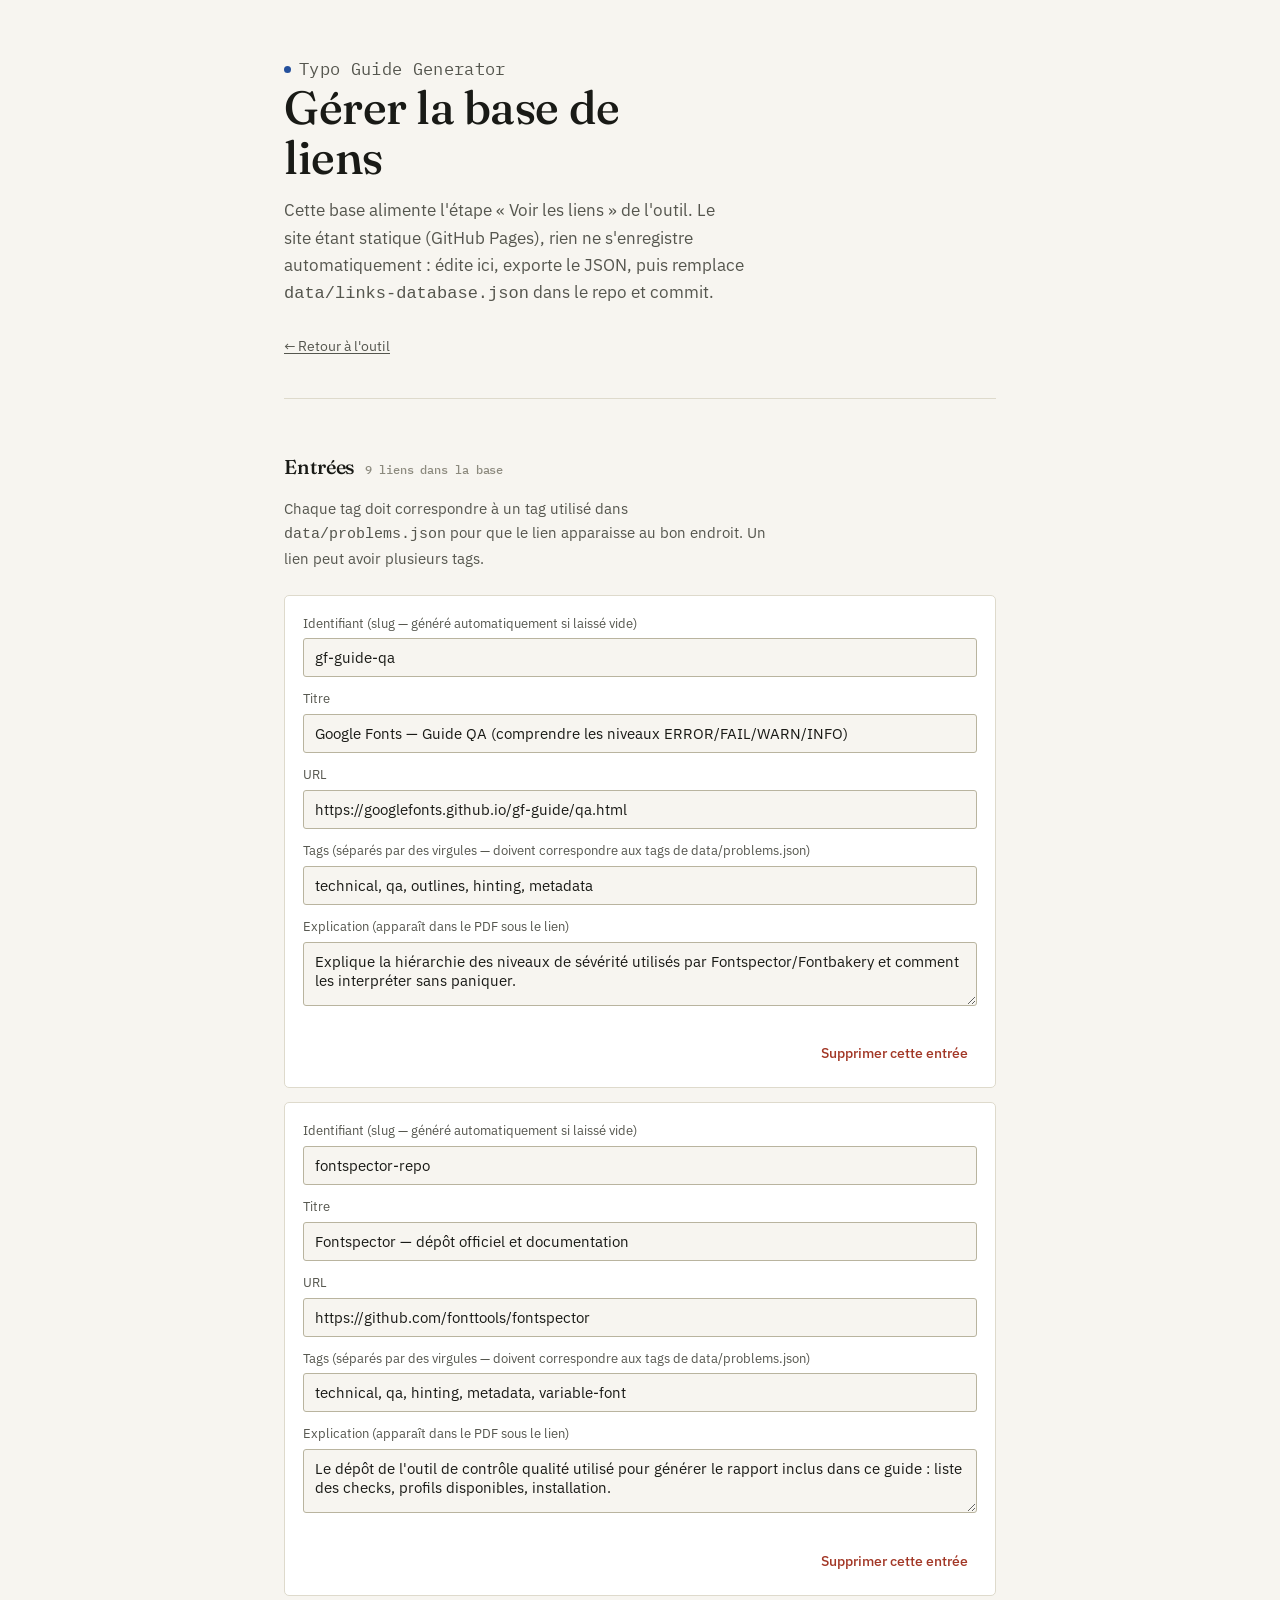
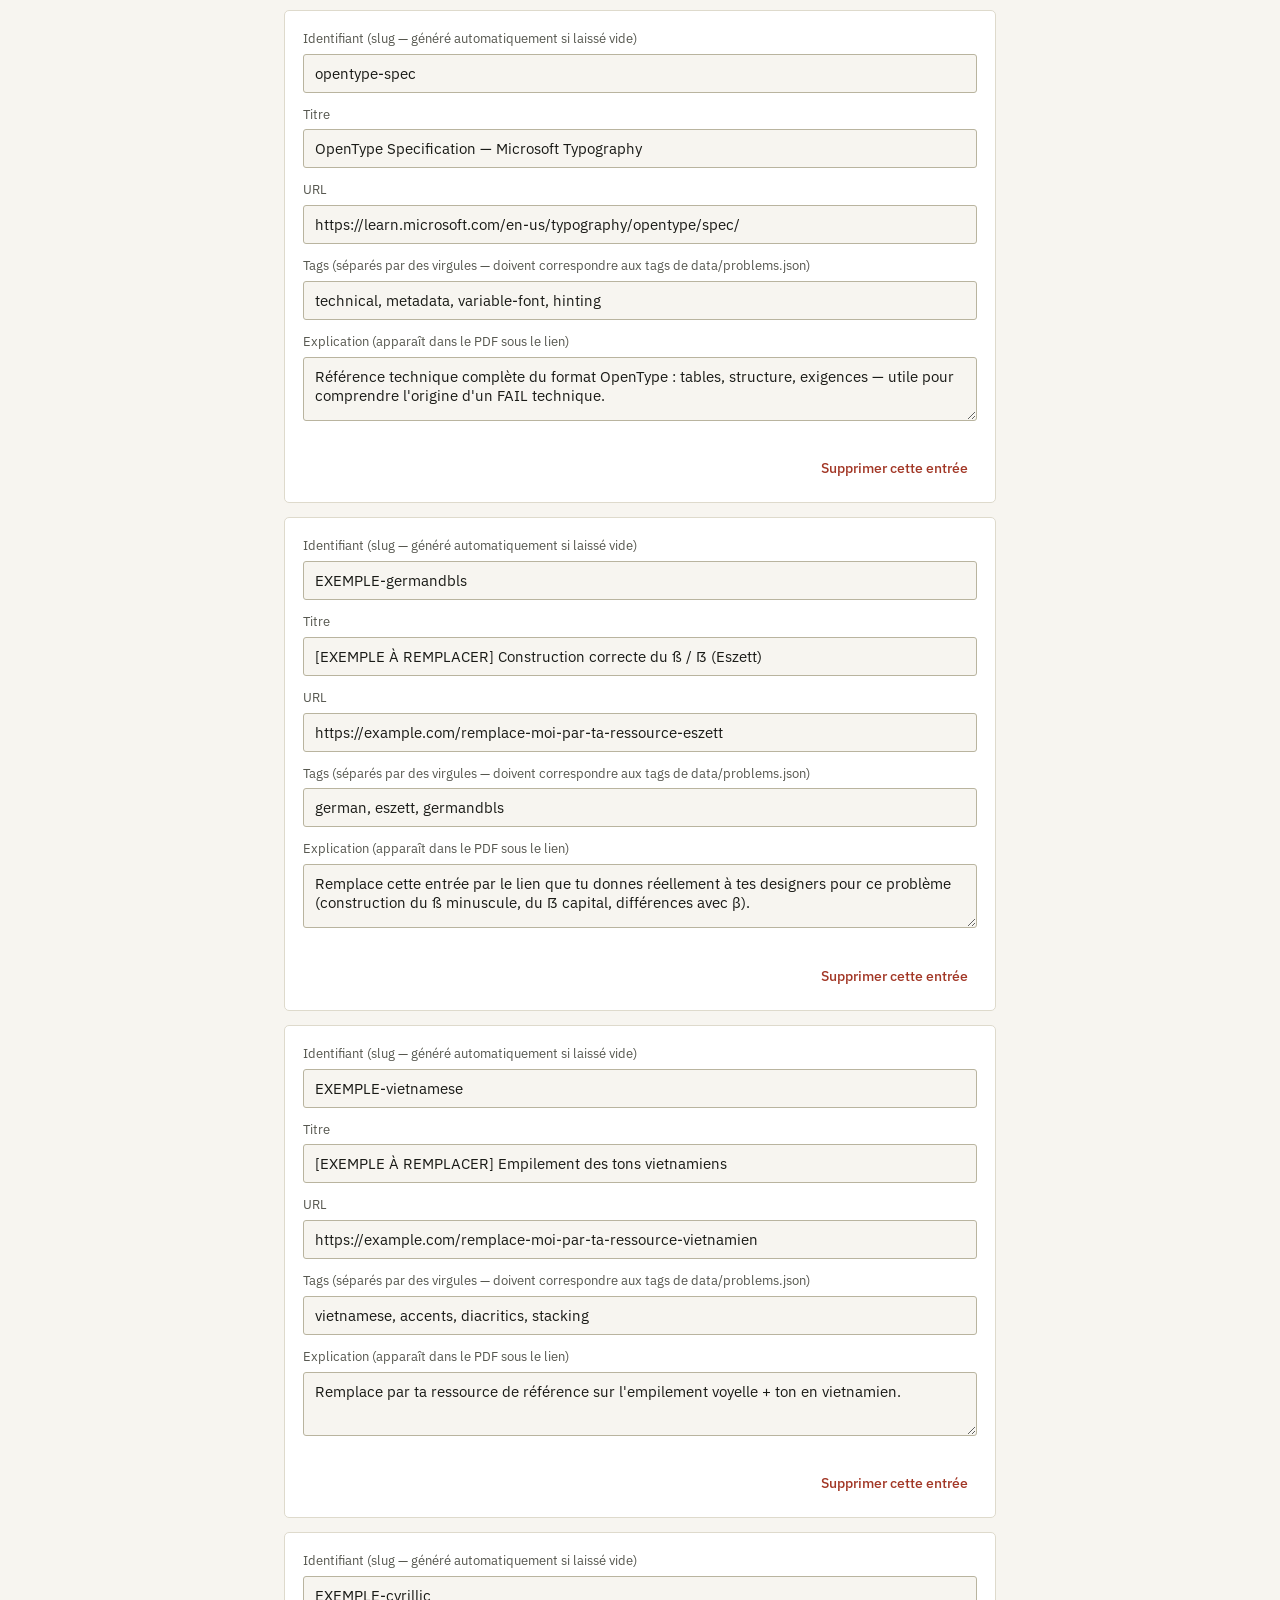
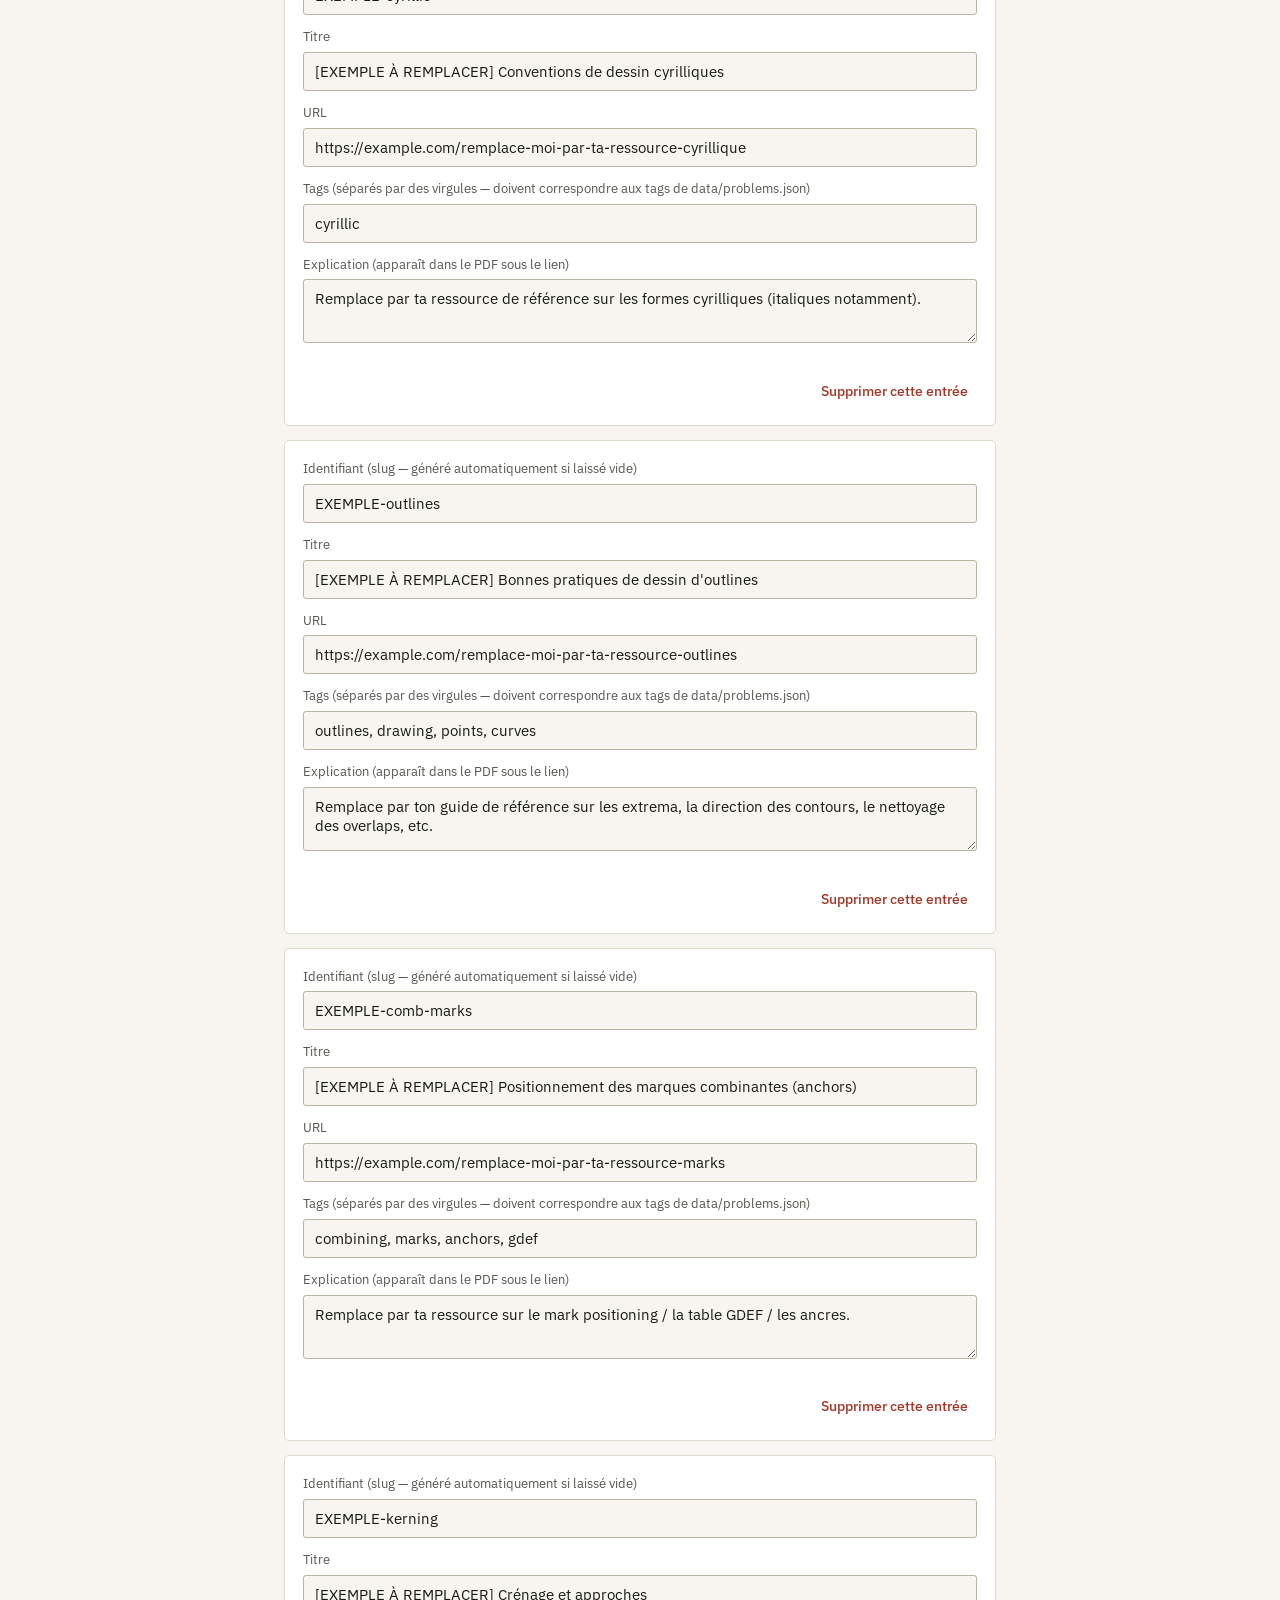
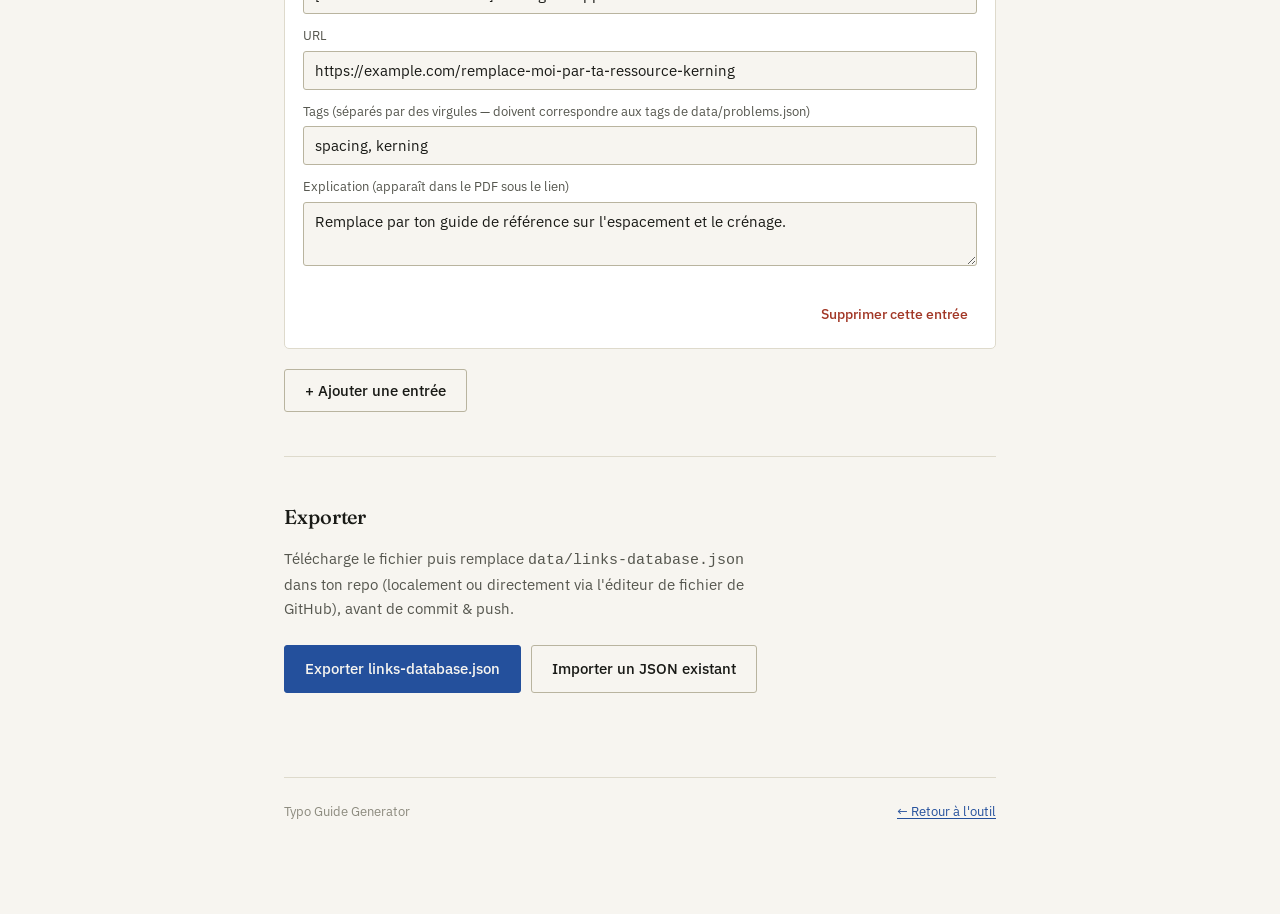
==== admin.html @ 518a18b5 "First push" ====
<!doctype html>
<html lang="fr">
<head>
<meta charset="utf-8">
<meta name="viewport" content="width=device-width, initial-scale=1">
<title>Gérer la base de liens — Typo Guide Generator</title>
<link rel="icon" href="data:image/svg+xml,<svg xmlns=%22http://www.w3.org/2000/svg%22 viewBox=%220 0 100 100%22><text y=%22.9em%22 font-size=%2290%22>✎</text></svg>">
<link rel="stylesheet" href="css/style.css">
</head>
<body>
<div class="page">

  <header class="masthead">
    <p class="masthead__mark">Typo Guide Generator</p>
    <h1>Gérer la base de liens</h1>
    <p>Cette base alimente l'étape « Voir les liens » de l'outil. Le site étant statique (GitHub Pages), rien ne s'enregistre automatiquement : édite ici, exporte le JSON, puis remplace <code>data/links-database.json</code> dans le repo et commit.</p>
    <nav class="masthead__nav">
      <a href="index.html">← Retour à l'outil</a>
    </nav>
  </header>

  <section class="section">
    <div class="section__head">
      <h2 style="font-family:var(--font-display);font-weight:500;font-size:1.25rem;margin:0;">Entrées <span id="entry-count" class="pill-count" style="margin-left:6px;"></span></h2>
    </div>
    <p class="section__intro" style="margin-left:0;">Chaque tag doit correspondre à un tag utilisé dans <code>data/problems.json</code> pour que le lien apparaisse au bon endroit. Un lien peut avoir plusieurs tags.</p>

    <div id="entries"></div>

    <div class="actions-row" style="justify-content:flex-start;margin-top:20px;">
      <button type="button" class="btn btn--secondary" id="btn-add-entry">+ Ajouter une entrée</button>
    </div>
  </section>

  <section class="section">
    <div class="section__head">
      <h2 style="font-family:var(--font-display);font-weight:500;font-size:1.25rem;margin:0;">Exporter</h2>
    </div>
    <p class="section__intro" style="margin-left:0;">Télécharge le fichier puis remplace <code>data/links-database.json</code> dans ton repo (localement ou directement via l'éditeur de fichier de GitHub), avant de commit &amp; push.</p>
    <div class="actions-row" style="justify-content:flex-start;">
      <button type="button" class="btn btn--pencil" id="btn-export">Exporter links-database.json</button>
      <label class="btn btn--secondary" for="import-file" style="cursor:pointer;">Importer un JSON existant
        <input type="file" id="import-file" accept=".json,application/json" style="display:none;">
      </label>
    </div>
  </section>

  <footer class="page-footer">
    <span>Typo Guide Generator</span>
    <a href="index.html">← Retour à l'outil</a>
  </footer>

</div>

<script src="js/admin.js"></script>
</body>
</html>
---- css/style.css ----
/* ==========================================================================
   Typo Guide Generator — design system
   Direction : la feuille d'épreuve d'un correcteur. Papier, encre noire,
   et le bleu non-reproductible utilisé pour les annotations de correction —
   celui qui ne devait jamais apparaître à l'impression.
   ========================================================================== */

@import url('https://fonts.googleapis.com/css2?family=Fraunces:ital,opsz,wght@0,9..144,400;0,9..144,500;0,9..144,600;1,9..144,500&family=IBM+Plex+Sans:wght@400;500;600&family=IBM+Plex+Mono:wght@400;500&display=swap');

:root {
  /* --- Palette : papier + encre + crayon bleu de correction --- */
  --paper: #F7F5F0;
  --paper-raised: #FFFFFF;
  --ink: #191A16;
  --ink-soft: #55564E;
  --ink-faint: #8C8A7E;
  --rule: #DEDACC;
  --rule-strong: #B9B49F;

  --pencil: #24509C;
  --pencil-dim: #E8EEF8;
  --pencil-ink: #14336B;

  --fail: #A23726;
  --fail-bg: #F7E8E3;
  --error: #6E1E1E;
  --error-bg: #F1DEDA;
  --warn: #8A5B0B;
  --warn-bg: #F6EDD9;
  --pass: #33623F;
  --pass-bg: #E5EEE3;
  --skip: #837F72;
  --skip-bg: #EDEAE1;

  /* --- Type --- */
  --font-display: 'Fraunces', 'Iowan Old Style', Georgia, serif;
  --font-body: 'IBM Plex Sans', -apple-system, BlinkMacSystemFont, 'Segoe UI', sans-serif;
  --font-mono: 'IBM Plex Mono', ui-monospace, 'SFMono-Regular', Menlo, monospace;

  --step: 88 8 8;
  --radius-s: 3px;
  --radius-m: 5px;

  --max-w: 760px;
}

* { box-sizing: border-box; }

html { -webkit-text-size-adjust: 100%; }

body {
  margin: 0;
  background: var(--paper);
  color: var(--ink);
  font-family: var(--font-body);
  font-size: 16px;
  line-height: 1.6;
  -webkit-font-smoothing: antialiased;
}

img, svg { max-width: 100%; display: block; }

a { color: var(--pencil); text-decoration-thickness: 1px; text-underline-offset: 2px; }
a:hover { color: var(--pencil-ink); }

::selection { background: var(--pencil-dim); color: var(--pencil-ink); }

:focus-visible {
  outline: 2px solid var(--pencil);
  outline-offset: 2px;
}

@media (prefers-reduced-motion: reduce) {
  * { animation-duration: 0.001ms !important; transition-duration: 0.001ms !important; }
}

/* --- Layout skeleton --- */

.page {
  max-width: var(--max-w);
  margin: 0 auto;
  padding: 0 24px 96px;
}

.masthead {
  padding: 56px 0 40px;
  border-bottom: 1px solid var(--rule);
  margin-bottom: 8px;
}

.masthead__mark {
  font-family: var(--font-mono);
  font-size: 0.75rem;
  letter-spacing: 0.02em;
  color: var(--pencil);
  margin: 0 0 18px;
  display: flex;
  align-items: center;
  gap: 8px;
}

.masthead__mark::before {
  content: "";
  width: 7px;
  height: 7px;
  border-radius: 50%;
  background: var(--pencil);
  display: inline-block;
}

.masthead h1 {
  font-family: var(--font-display);
  font-weight: 500;
  font-size: clamp(2.1rem, 4.5vw, 2.9rem);
  line-height: 1.08;
  letter-spacing: -0.01em;
  margin: 0 0 14px;
  max-width: 14ch;
}

.masthead p {
  font-size: 1.0625rem;
  color: var(--ink-soft);
  max-width: 46ch;
  margin: 0;
}

.masthead__nav {
  margin-top: 28px;
  display: flex;
  gap: 20px;
  font-size: 0.875rem;
}

.masthead__nav a { color: var(--ink-soft); }
.masthead__nav a:hover { color: var(--pencil); }

/* --- Sections (proof sheet blocks) --- */

.section {
  border-bottom: 1px solid var(--rule);
  padding: 44px 0;
}

.section:last-of-type { border-bottom: none; }

.section__head {
  display: flex;
  align-items: baseline;
  gap: 14px;
  margin-bottom: 22px;
}

.section__num {
  font-family: var(--font-mono);
  font-size: 0.8125rem;
  color: var(--pencil);
  border: 1px solid var(--pencil);
  border-radius: 50%;
  width: 26px;
  height: 26px;
  min-width: 26px;
  display: flex;
  align-items: center;
  justify-content: center;
  line-height: 1;
}

.section__head h2 {
  font-family: var(--font-display);
  font-weight: 500;
  font-size: 1.4rem;
  margin: 0;
  letter-spacing: -0.005em;
}

.section__intro {
  color: var(--ink-soft);
  font-size: 0.9375rem;
  margin: -8px 0 24px 40px;
  max-width: 54ch;
}

.section.is-disabled { opacity: 0.42; pointer-events: none; }

/* --- Problem groups & checkboxes --- */

.problem-group { margin-bottom: 28px; }
.problem-group:last-child { margin-bottom: 0; }

.problem-group__title {
  font-family: var(--font-mono);
  font-size: 0.75rem;
  text-transform: none;
  color: var(--ink-faint);
  margin: 0 0 10px;
  letter-spacing: 0.01em;
}

.problem-row {
  display: flex;
  gap: 12px;
  padding: 12px 10px;
  border-radius: var(--radius-s);
  cursor: pointer;
  align-items: flex-start;
}

.problem-row:hover { background: var(--paper-raised); }

.problem-row input[type="checkbox"] {
  margin-top: 3px;
  width: 17px;
  height: 17px;
  accent-color: var(--pencil);
  flex-shrink: 0;
}

.problem-row__body { flex: 1; min-width: 0; }

.problem-row__label {
  font-size: 0.9688rem;
  font-weight: 500;
  display: block;
  margin-bottom: 3px;
}

.problem-row__desc {
  font-size: 0.85rem;
  color: var(--ink-soft);
  margin: 0 0 6px;
  line-height: 1.5;
}

.tags { display: flex; flex-wrap: wrap; gap: 6px; }

.tag {
  font-family: var(--font-mono);
  font-size: 0.6875rem;
  color: var(--ink-soft);
  border: 1px solid var(--rule-strong);
  border-radius: var(--radius-s);
  padding: 1px 6px;
  line-height: 1.6;
  background: var(--paper-raised);
}

/* --- Buttons --- */

.btn {
  font-family: var(--font-body);
  font-size: 0.9375rem;
  font-weight: 500;
  border-radius: var(--radius-s);
  padding: 11px 20px;
  border: 1px solid var(--ink);
  background: var(--ink);
  color: var(--paper);
  cursor: pointer;
  display: inline-flex;
  align-items: center;
  gap: 8px;
  transition: background 0.12s ease, color 0.12s ease, border-color 0.12s ease, transform 0.06s ease;
}

.btn:hover { background: #000; }
.btn:active { transform: translateY(1px); }

.btn[disabled] {
  opacity: 0.38;
  cursor: not-allowed;
}

.btn--secondary {
  background: transparent;
  color: var(--ink);
  border-color: var(--rule-strong);
}
.btn--secondary:hover { border-color: var(--ink); background: var(--paper-raised); }

.btn--pencil {
  background: var(--pencil);
  border-color: var(--pencil);
}
.btn--pencil:hover { background: var(--pencil-ink); border-color: var(--pencil-ink); }

.btn--ghost {
  background: transparent;
  border-color: transparent;
  color: var(--pencil);
  padding: 6px 8px;
  font-size: 0.85rem;
}
.btn--ghost:hover { background: var(--pencil-dim); }

.btn--danger-ghost {
  background: transparent;
  border-color: transparent;
  color: var(--fail);
  padding: 6px 8px;
  font-size: 0.85rem;
}
.btn--danger-ghost:hover { background: var(--fail-bg); }

.btn--block { width: 100%; justify-content: center; }
.btn--lg { padding: 15px 26px; font-size: 1.0625rem; }

.actions-row {
  display: flex;
  justify-content: flex-end;
  margin-top: 24px;
  gap: 10px;
}

/* --- Link rows (step 2) --- */

.empty-hint {
  border: 1px dashed var(--rule-strong);
  border-radius: var(--radius-m);
  padding: 26px;
  text-align: center;
  color: var(--ink-soft);
  font-size: 0.9375rem;
}

.link-group { margin-bottom: 26px; }
.link-group:last-child { margin-bottom: 0; }

.link-row {
  display: flex;
  gap: 12px;
  padding: 13px 10px;
  border: 1px solid var(--rule);
  border-radius: var(--radius-s);
  background: var(--paper-raised);
  margin-bottom: 8px;
  align-items: flex-start;
}

.link-row input[type="checkbox"] {
  margin-top: 4px;
  width: 16px;
  height: 16px;
  accent-color: var(--pencil);
  flex-shrink: 0;
}

.link-row__body { flex: 1; min-width: 0; }

.link-row__title {
  font-weight: 500;
  font-size: 0.9375rem;
  margin: 0 0 2px;
}

.link-row__url {
  font-family: var(--font-mono);
  font-size: 0.75rem;
  color: var(--pencil);
  word-break: break-all;
  margin: 0 0 6px;
  display: block;
}

.link-row__explain {
  font-size: 0.85rem;
  color: var(--ink-soft);
  margin: 0 0 8px;
}

.link-row__manual-badge {
  font-family: var(--font-mono);
  font-size: 0.6875rem;
  color: var(--pencil);
  border: 1px solid var(--pencil);
  border-radius: var(--radius-s);
  padding: 1px 6px;
  margin-left: 8px;
}

.link-row__remove { flex-shrink: 0; }

.add-link-form {
  border: 1px solid var(--rule);
  border-radius: var(--radius-m);
  padding: 18px;
  margin-top: 18px;
  background: var(--paper-raised);
}

.add-link-form__title {
  font-size: 0.875rem;
  font-weight: 500;
  margin: 0 0 12px;
}

.field { margin-bottom: 12px; }
.field:last-child { margin-bottom: 0; }

.field label {
  display: block;
  font-size: 0.8125rem;
  color: var(--ink-soft);
  margin-bottom: 4px;
}

.field input[type="text"],
.field input[type="url"],
.field textarea,
.field select {
  width: 100%;
  font-family: var(--font-body);
  font-size: 0.9375rem;
  padding: 9px 11px;
  border: 1px solid var(--rule-strong);
  border-radius: var(--radius-s);
  background: var(--paper);
  color: var(--ink);
}

.field textarea { resize: vertical; min-height: 64px; font-family: var(--font-body); }

.field input:focus, .field textarea:focus, .field select:focus {
  outline: none;
  border-color: var(--pencil);
  background: var(--paper-raised);
}

.field--row { display: flex; gap: 10px; }
.field--row .field { flex: 1; margin-bottom: 0; }

.checkbox-inline {
  display: flex;
  align-items: center;
  gap: 8px;
  font-size: 0.875rem;
}

.json-snippet {
  margin-top: 10px;
  display: none;
}

.json-snippet.is-visible { display: block; }

.json-snippet pre {
  font-family: var(--font-mono);
  font-size: 0.75rem;
  background: var(--ink);
  color: var(--paper);
  padding: 12px;
  border-radius: var(--radius-s);
  overflow-x: auto;
  white-space: pre-wrap;
  word-break: break-word;
}

/* --- Dropzone (step 3) --- */

.dropzone {
  border: 1.5px dashed var(--rule-strong);
  border-radius: var(--radius-m);
  padding: 30px 20px;
  text-align: center;
  transition: border-color 0.12s ease, background 0.12s ease;
  cursor: pointer;
}

.dropzone:hover, .dropzone.is-dragover {
  border-color: var(--pencil);
  background: var(--pencil-dim);
}

.dropzone__label {
  font-weight: 500;
  margin-bottom: 4px;
}

.dropzone__hint {
  font-size: 0.8125rem;
  color: var(--ink-soft);
}

.dropzone input[type="file"] { display: none; }

.font-loaded {
  display: none;
  align-items: center;
  gap: 10px;
  border: 1px solid var(--pencil);
  background: var(--pencil-dim);
  border-radius: var(--radius-s);
  padding: 10px 14px;
  margin-top: 12px;
  font-size: 0.875rem;
}
.font-loaded.is-visible { display: flex; }
.font-loaded__name { font-weight: 500; }
.font-loaded__meta { color: var(--ink-soft); font-family: var(--font-mono); font-size: 0.75rem; }

.divider-or {
  display: flex;
  align-items: center;
  gap: 12px;
  color: var(--ink-faint);
  font-size: 0.75rem;
  font-family: var(--font-mono);
  margin: 18px 0;
}
.divider-or::before, .divider-or::after {
  content: "";
  flex: 1;
  height: 1px;
  background: var(--rule);
}

.report-status {
  display: none;
  border: 1px solid var(--rule);
  border-radius: var(--radius-m);
  padding: 16px 18px;
  margin-top: 16px;
}
.report-status.is-visible { display: block; }

.report-status__summary {
  display: flex;
  gap: 16px;
  flex-wrap: wrap;
  margin-top: 10px;
}

.status-count {
  font-family: var(--font-mono);
  font-size: 0.8125rem;
  display: flex;
  align-items: center;
  gap: 6px;
}

.status-dot {
  width: 9px;
  height: 9px;
  border-radius: 50%;
  display: inline-block;
}
.status-dot--error { background: var(--error); }
.status-dot--fail { background: var(--fail); }
.status-dot--warn { background: var(--warn); }
.status-dot--info { background: var(--pencil); }
.status-dot--skip { background: var(--skip); }
.status-dot--pass { background: var(--pass); }

/* --- Fontspector checks list --- */

.check-list { margin-top: 18px; }

.check-card {
  border: 1px solid var(--rule);
  border-left-width: 3px;
  border-radius: var(--radius-s);
  padding: 14px 16px;
  margin-bottom: 10px;
  background: var(--paper-raised);
}

.check-card--error { border-left-color: var(--error); }
.check-card--fail { border-left-color: var(--fail); }
.check-card--warn { border-left-color: var(--warn); }
.check-card--info { border-left-color: var(--pencil); }

.check-card__head {
  display: flex;
  align-items: center;
  gap: 10px;
  margin-bottom: 6px;
  flex-wrap: wrap;
}

.check-badge {
  font-family: var(--font-mono);
  font-size: 0.6875rem;
  font-weight: 500;
  padding: 2px 7px;
  border-radius: var(--radius-s);
  text-transform: uppercase;
  letter-spacing: 0.03em;
}
.check-badge--error { background: var(--error-bg); color: var(--error); }
.check-badge--fail { background: var(--fail-bg); color: var(--fail); }
.check-badge--warn { background: var(--warn-bg); color: var(--warn); }
.check-badge--info { background: var(--pencil-dim); color: var(--pencil-ink); }

.check-card__id {
  font-family: var(--font-mono);
  font-size: 0.75rem;
  color: var(--ink-faint);
}

.check-card__title { font-weight: 500; font-size: 0.9375rem; margin: 0 0 4px; }
.check-card__message { font-size: 0.85rem; color: var(--ink-soft); margin: 0 0 4px; }
.check-card__explain {
  font-size: 0.85rem;
  color: var(--ink);
  background: var(--pencil-dim);
  border-radius: var(--radius-s);
  padding: 8px 10px;
  margin: 8px 0 0;
}
.check-card__explain strong { color: var(--pencil-ink); }

.check-card__comment { margin-top: 10px; }
.check-card__comment label {
  font-size: 0.75rem;
  color: var(--ink-faint);
  display: block;
  margin-bottom: 4px;
}
.check-card__comment textarea {
  width: 100%;
  font-family: var(--font-body);
  font-size: 0.85rem;
  border: 1px solid var(--rule-strong);
  border-radius: var(--radius-s);
  padding: 7px 9px;
  min-height: 44px;
  background: var(--paper);
}

.collapsed-summary {
  font-size: 0.85rem;
  color: var(--ink-soft);
  border: 1px dashed var(--rule-strong);
  border-radius: var(--radius-s);
  padding: 10px 14px;
  margin-top: 10px;
}

/* --- Meta form + generate --- */

.meta-grid {
  display: grid;
  grid-template-columns: 1fr 1fr;
  gap: 14px;
  margin-bottom: 10px;
}
@media (max-width: 560px) { .meta-grid { grid-template-columns: 1fr; } }

.generate-panel {
  text-align: center;
  padding-top: 8px;
}

.generate-panel__note {
  font-size: 0.8125rem;
  color: var(--ink-faint);
  margin-top: 12px;
}

.toast {
  position: fixed;
  bottom: 24px;
  left: 50%;
  transform: translateX(-50%) translateY(12px);
  background: var(--ink);
  color: var(--paper);
  padding: 12px 20px;
  border-radius: var(--radius-s);
  font-size: 0.875rem;
  opacity: 0;
  pointer-events: none;
  transition: opacity 0.16s ease, transform 0.16s ease;
  z-index: 40;
}
.toast.is-visible {
  opacity: 1;
  transform: translateX(-50%) translateY(0);
}

/* --- Admin page specifics --- */

.admin-table {
  width: 100%;
  border-collapse: collapse;
  font-size: 0.875rem;
}
.admin-table th {
  text-align: left;
  font-family: var(--font-mono);
  font-weight: 500;
  font-size: 0.7rem;
  color: var(--ink-faint);
  border-bottom: 1px solid var(--rule-strong);
  padding: 8px 10px;
}
.admin-table td {
  border-bottom: 1px solid var(--rule);
  padding: 10px;
  vertical-align: top;
}
.admin-table tr:hover td { background: var(--paper-raised); }

.pill-count {
  font-family: var(--font-mono);
  font-size: 0.75rem;
  color: var(--ink-faint);
}

footer.page-footer {
  margin-top: 40px;
  padding-top: 24px;
  border-top: 1px solid var(--rule);
  font-size: 0.8125rem;
  color: var(--ink-faint);
  display: flex;
  justify-content: space-between;
  flex-wrap: wrap;
  gap: 10px;
}
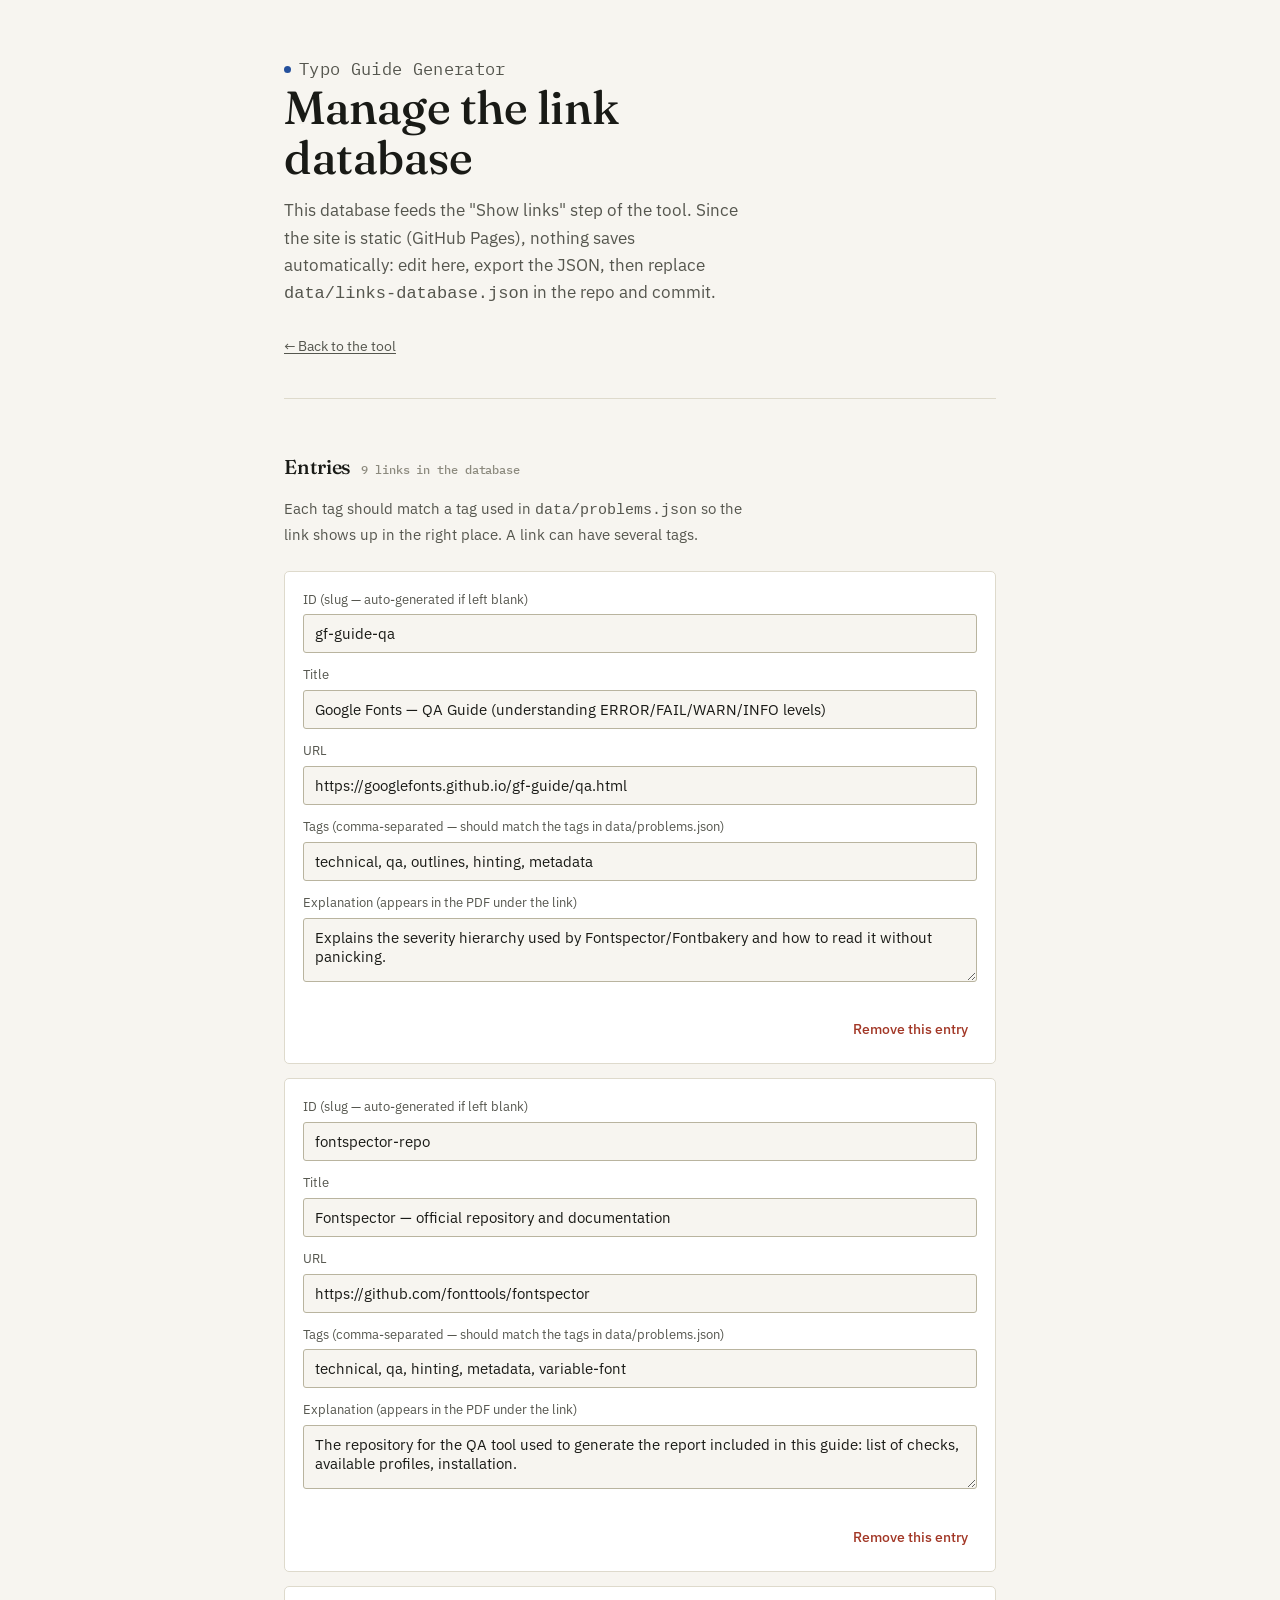
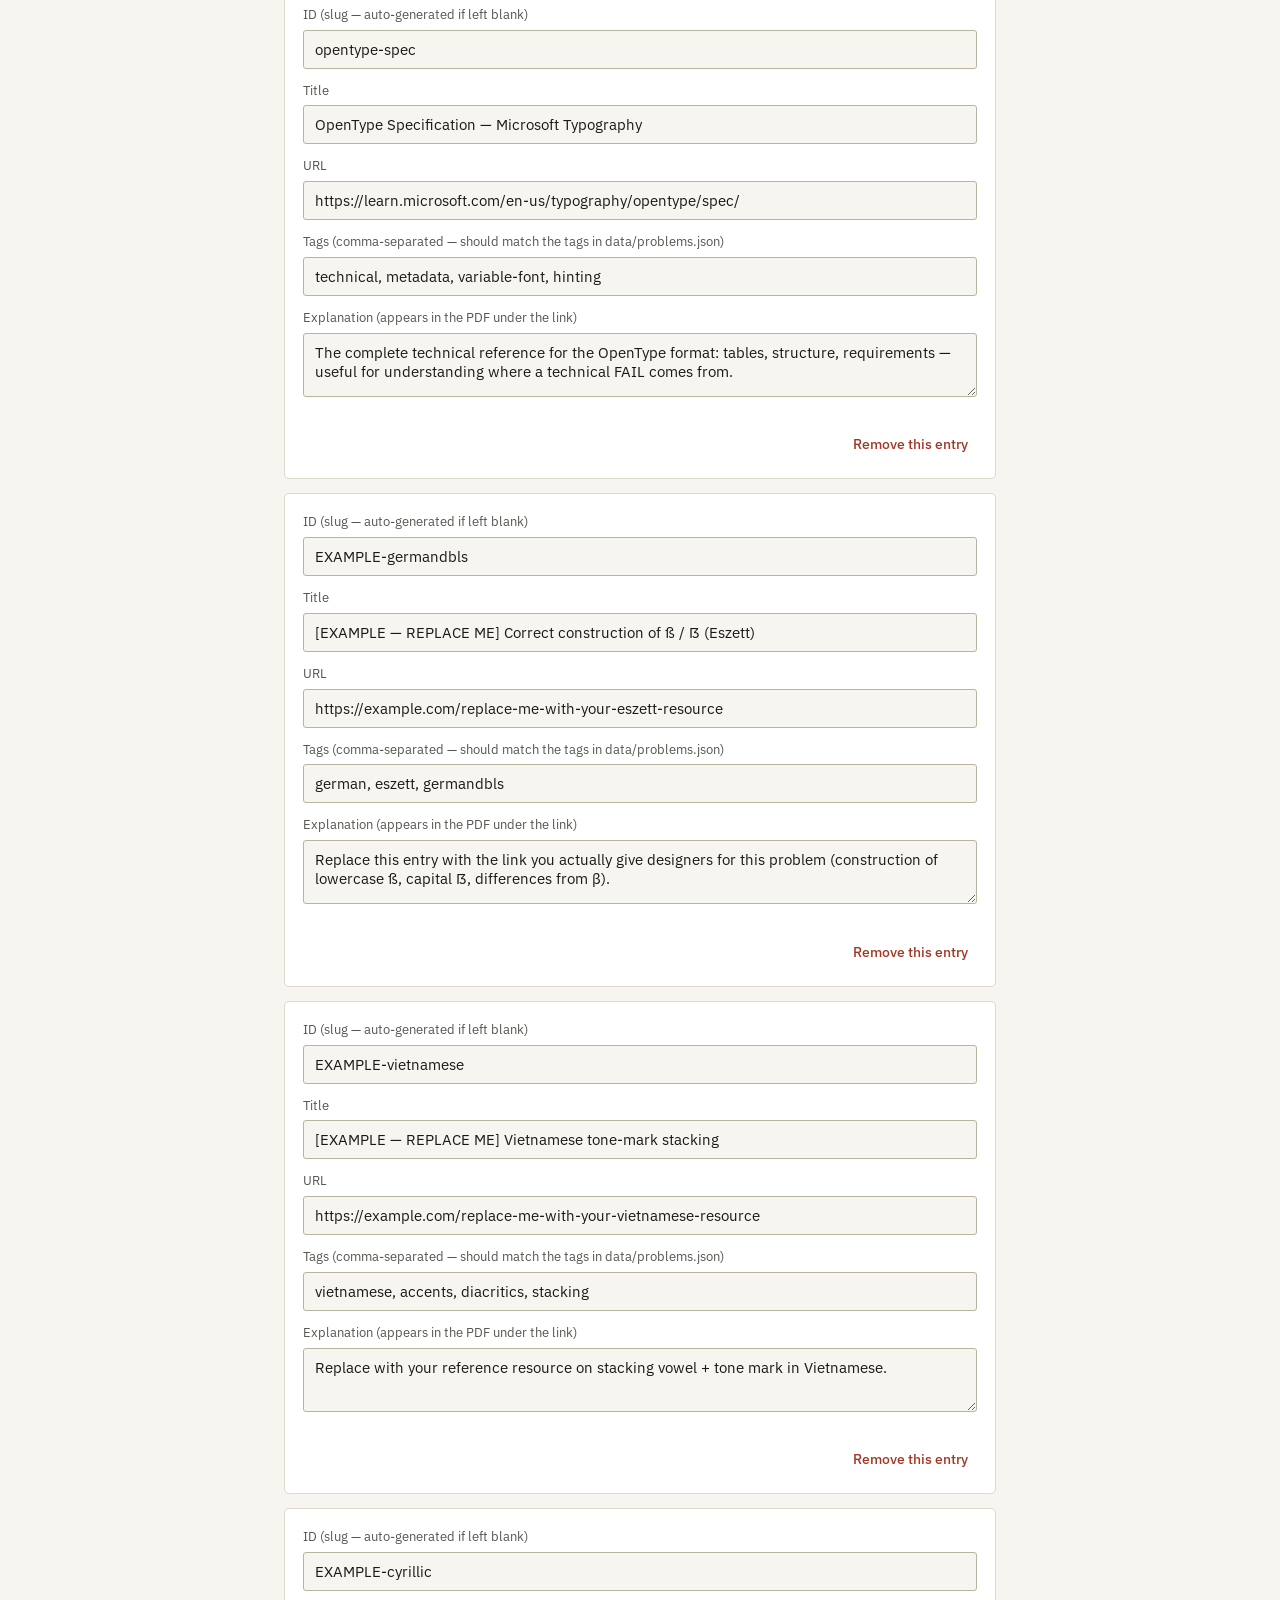
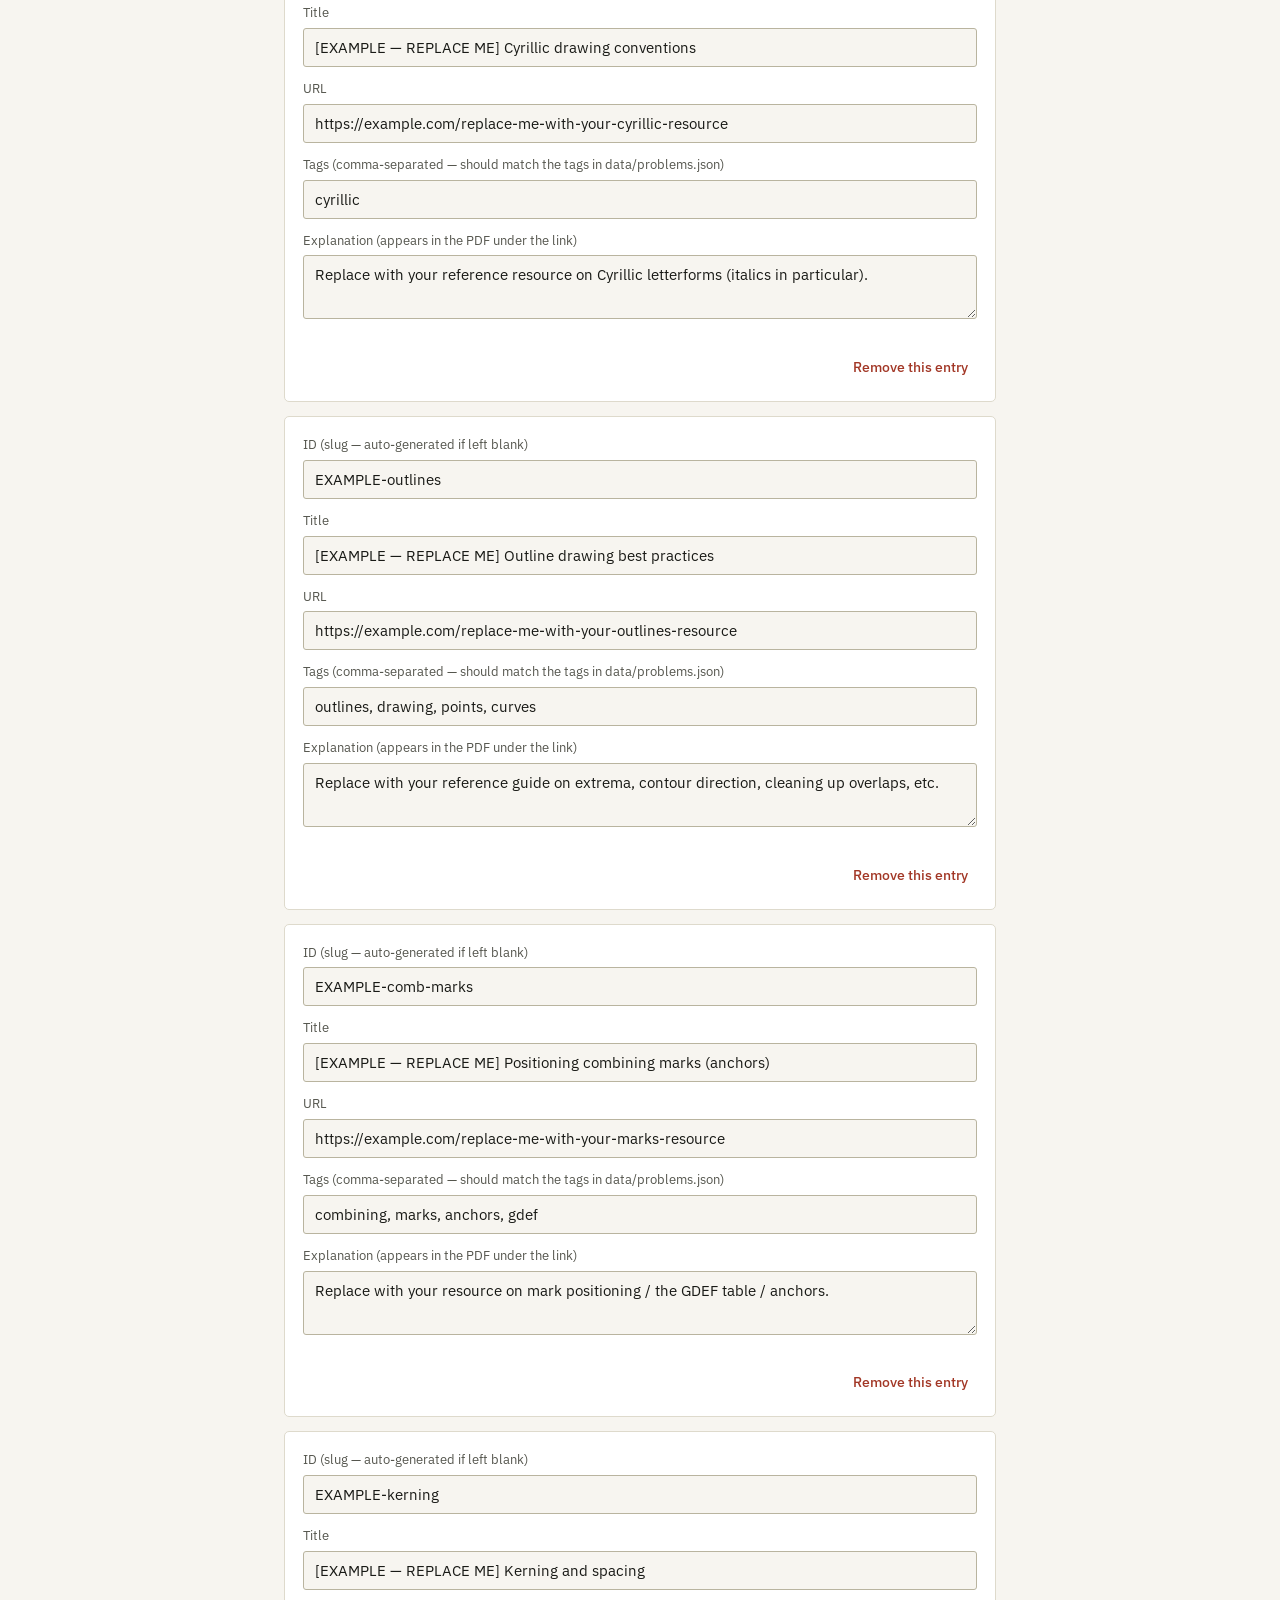
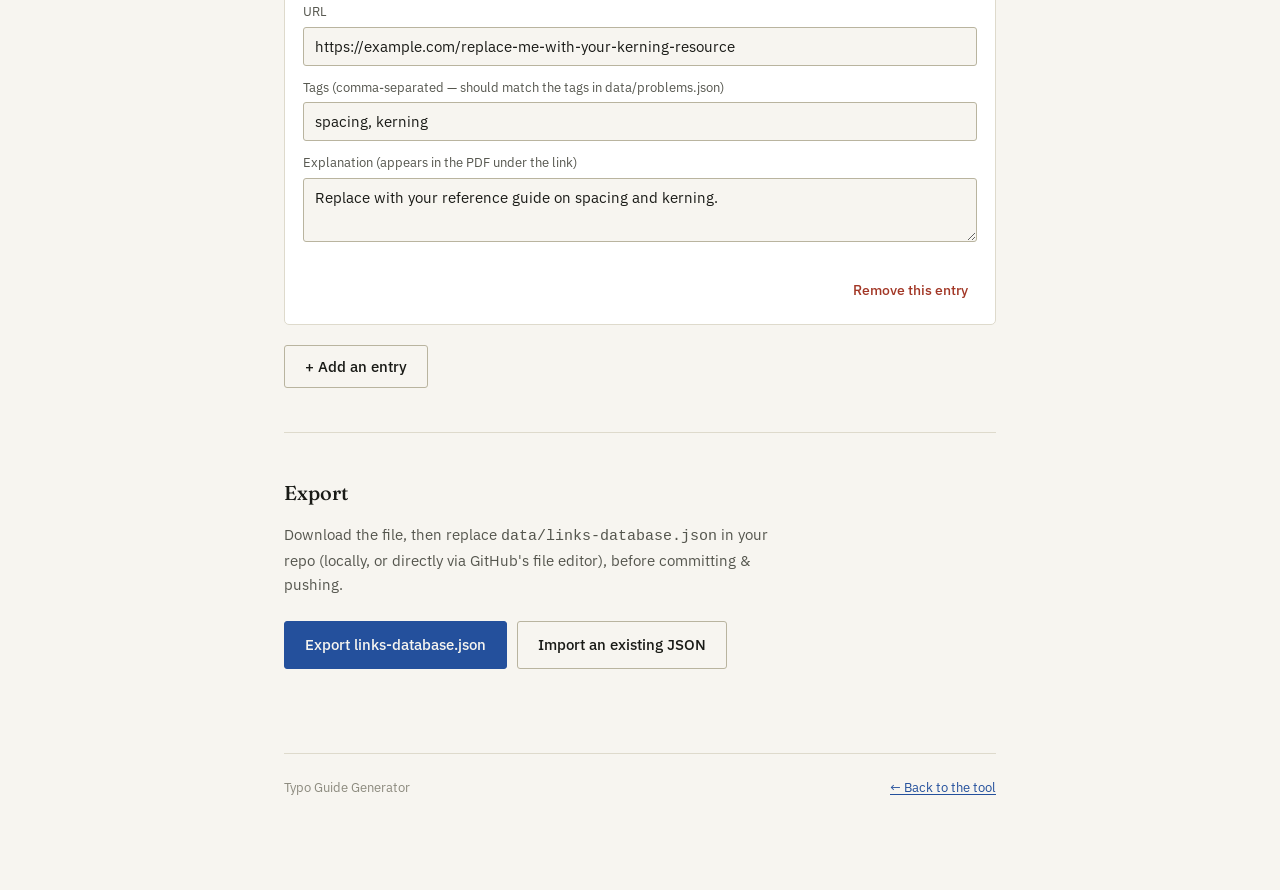
==== commit 0b102113: "Fix links + change language" ====
--- a/admin.html
+++ b/admin.html
@@ -1,9 +1,9 @@
 <!doctype html>
-<html lang="fr">
+<html lang="en">
 <head>
 <meta charset="utf-8">
 <meta name="viewport" content="width=device-width, initial-scale=1">
-<title>Gérer la base de liens — Typo Guide Generator</title>
+<title>Manage the link database — Typo Guide Generator</title>
 <link rel="icon" href="data:image/svg+xml,<svg xmlns=%22http://www.w3.org/2000/svg%22 viewBox=%220 0 100 100%22><text y=%22.9em%22 font-size=%2290%22>✎</text></svg>">
 <link rel="stylesheet" href="css/style.css">
 </head>
@@ -12,34 +12,34 @@
 
   <header class="masthead">
     <p class="masthead__mark">Typo Guide Generator</p>
-    <h1>Gérer la base de liens</h1>
-    <p>Cette base alimente l'étape « Voir les liens » de l'outil. Le site étant statique (GitHub Pages), rien ne s'enregistre automatiquement : édite ici, exporte le JSON, puis remplace <code>data/links-database.json</code> dans le repo et commit.</p>
+    <h1>Manage the link database</h1>
+    <p>This database feeds the "Show links" step of the tool. Since the site is static (GitHub Pages), nothing saves automatically: edit here, export the JSON, then replace <code>data/links-database.json</code> in the repo and commit.</p>
     <nav class="masthead__nav">
-      <a href="index.html">← Retour à l'outil</a>
+      <a href="index.html">← Back to the tool</a>
     </nav>
   </header>
 
   <section class="section">
     <div class="section__head">
-      <h2 style="font-family:var(--font-display);font-weight:500;font-size:1.25rem;margin:0;">Entrées <span id="entry-count" class="pill-count" style="margin-left:6px;"></span></h2>
+      <h2 style="font-family:var(--font-display);font-weight:500;font-size:1.25rem;margin:0;">Entries <span id="entry-count" class="pill-count" style="margin-left:6px;"></span></h2>
     </div>
-    <p class="section__intro" style="margin-left:0;">Chaque tag doit correspondre à un tag utilisé dans <code>data/problems.json</code> pour que le lien apparaisse au bon endroit. Un lien peut avoir plusieurs tags.</p>
+    <p class="section__intro" style="margin-left:0;">Each tag should match a tag used in <code>data/problems.json</code> so the link shows up in the right place. A link can have several tags.</p>
 
     <div id="entries"></div>
 
     <div class="actions-row" style="justify-content:flex-start;margin-top:20px;">
-      <button type="button" class="btn btn--secondary" id="btn-add-entry">+ Ajouter une entrée</button>
+      <button type="button" class="btn btn--secondary" id="btn-add-entry">+ Add an entry</button>
     </div>
   </section>
 
   <section class="section">
     <div class="section__head">
-      <h2 style="font-family:var(--font-display);font-weight:500;font-size:1.25rem;margin:0;">Exporter</h2>
+      <h2 style="font-family:var(--font-display);font-weight:500;font-size:1.25rem;margin:0;">Export</h2>
     </div>
-    <p class="section__intro" style="margin-left:0;">Télécharge le fichier puis remplace <code>data/links-database.json</code> dans ton repo (localement ou directement via l'éditeur de fichier de GitHub), avant de commit &amp; push.</p>
+    <p class="section__intro" style="margin-left:0;">Download the file, then replace <code>data/links-database.json</code> in your repo (locally, or directly via GitHub's file editor), before committing &amp; pushing.</p>
     <div class="actions-row" style="justify-content:flex-start;">
-      <button type="button" class="btn btn--pencil" id="btn-export">Exporter links-database.json</button>
-      <label class="btn btn--secondary" for="import-file" style="cursor:pointer;">Importer un JSON existant
+      <button type="button" class="btn btn--pencil" id="btn-export">Export links-database.json</button>
+      <label class="btn btn--secondary" for="import-file" style="cursor:pointer;">Import an existing JSON
         <input type="file" id="import-file" accept=".json,application/json" style="display:none;">
       </label>
     </div>
@@ -47,7 +47,7 @@
 
   <footer class="page-footer">
     <span>Typo Guide Generator</span>
-    <a href="index.html">← Retour à l'outil</a>
+    <a href="index.html">← Back to the tool</a>
   </footer>
 
 </div>
--- a/css/style.css
+++ b/css/style.css
@@ -1,8 +1,8 @@
 /* ==========================================================================
    Typo Guide Generator — design system
-   Direction : la feuille d'épreuve d'un correcteur. Papier, encre noire,
-   et le bleu non-reproductible utilisé pour les annotations de correction —
-   celui qui ne devait jamais apparaître à l'impression.
+   Direction: a proofreader's correction sheet. Paper, black ink, and the
+   non-reproducible blue used for correction annotations — the one that
+   was never meant to show up in print.
    ========================================================================== */
 
 @import url('https://fonts.googleapis.com/css2?family=Fraunces:ital,opsz,wght@0,9..144,400;0,9..144,500;0,9..144,600;1,9..144,500&family=IBM+Plex+Sans:wght@400;500;600&family=IBM+Plex+Mono:wght@400;500&display=swap');
